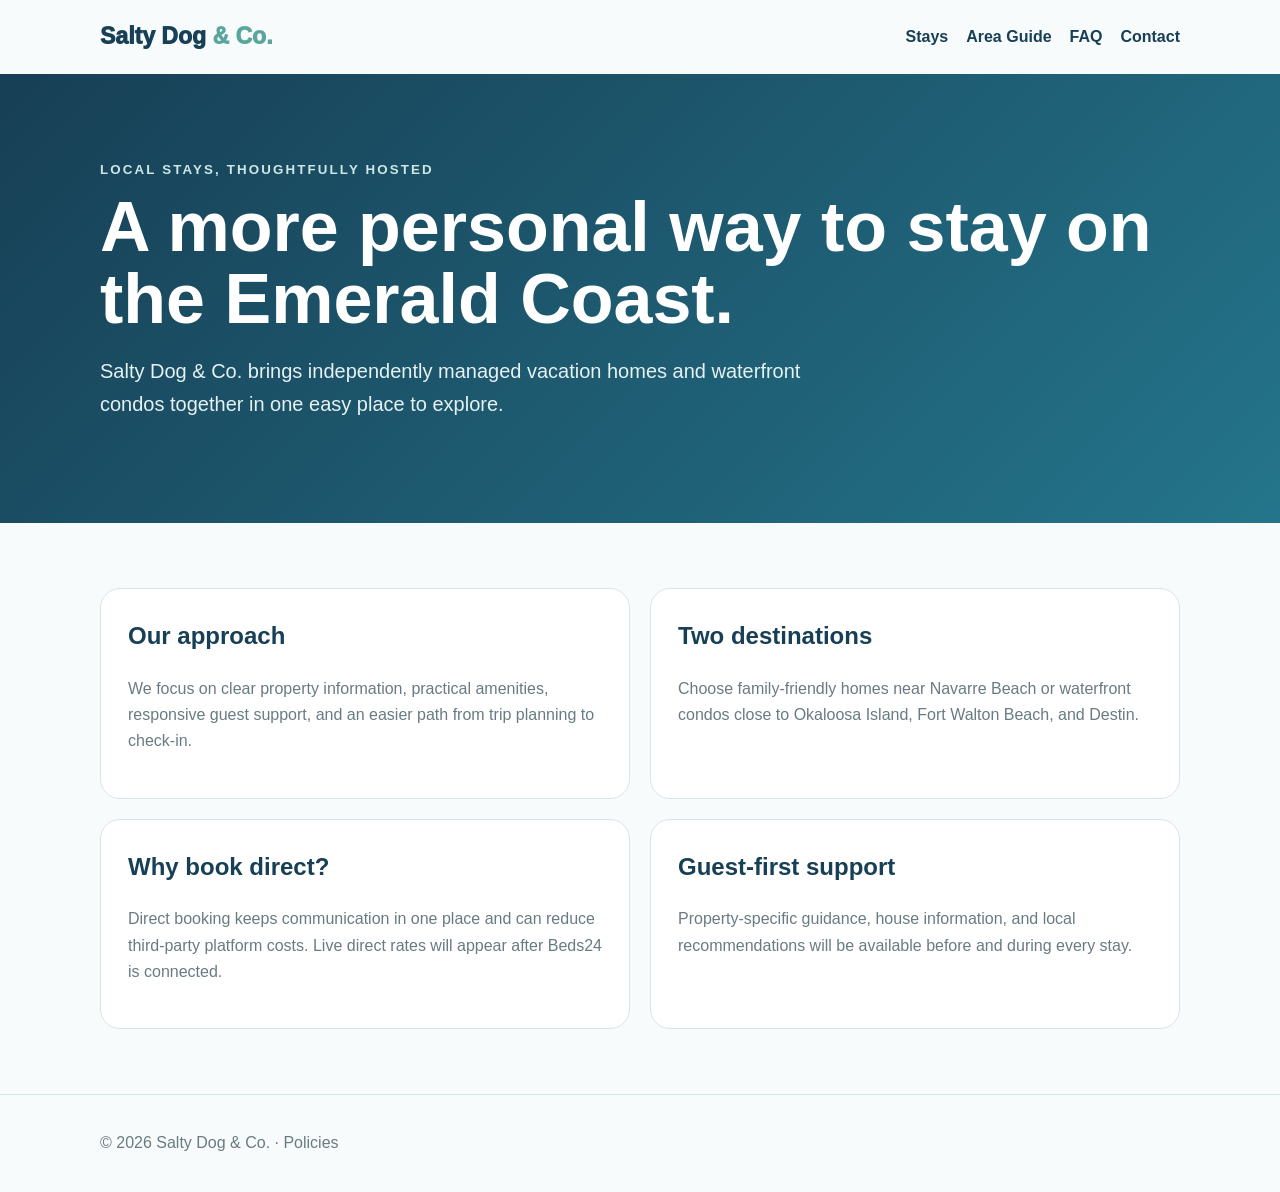
==== about.html @ 855b5c41 "Add about.html" ====
<!doctype html><html lang="en"><head><meta charset="utf-8"><meta name="viewport" content="width=device-width,initial-scale=1"><title>About | Salty Dog & Co.</title><meta name="description" content="Learn about Salty Dog & Co. vacation rentals in Navarre and Fort Walton Beach."><link rel="stylesheet" href="/assets/info.css"></head><body><header class="wrap top"><a class="brand" href="/">Salty Dog <span>& Co.</span></a><nav><a href="/#stays">Stays</a><a href="/guide.html">Area Guide</a><a href="/faq.html">FAQ</a><a href="/contact.html">Contact</a></nav></header><section class="hero"><div class="wrap"><small>Local stays, thoughtfully hosted</small><h1>A more personal way to stay on the Emerald Coast.</h1><p>Salty Dog & Co. brings independently managed vacation homes and waterfront condos together in one easy place to explore.</p></div></section><main class="wrap section"><div class="grid"><article class="card"><h2>Our approach</h2><p>We focus on clear property information, practical amenities, responsive guest support, and an easier path from trip planning to check-in.</p></article><article class="card"><h2>Two destinations</h2><p>Choose family-friendly homes near Navarre Beach or waterfront condos close to Okaloosa Island, Fort Walton Beach, and Destin.</p></article><article class="card"><h2>Why book direct?</h2><p>Direct booking keeps communication in one place and can reduce third-party platform costs. Live direct rates will appear after Beds24 is connected.</p></article><article class="card"><h2>Guest-first support</h2><p>Property-specific guidance, house information, and local recommendations will be available before and during every stay.</p></article></div></main><footer><div class="wrap">© 2026 Salty Dog & Co. · <a href="/policies.html">Policies</a></div></footer></body></html>
---- assets/info.css ----
:root{--navy:#173f55;--blue:#24758b;--sea:#5aa69c;--mist:#edf6f5;--ink:#263940;--muted:#697b82;--line:#d8e5e7;--white:#fff;--shadow:0 18px 50px #173f5520}*{box-sizing:border-box}html{scroll-behavior:smooth}body{margin:0;font:16px/1.65 Arial,sans-serif;color:var(--ink);background:#f8fbfb}a{text-decoration:none;color:inherit}.wrap{width:min(1080px,92%);margin:auto}.top{display:flex;justify-content:space-between;align-items:center;padding:18px 0}.brand{font-size:23px;font-weight:950;color:var(--navy)}.brand span{color:var(--sea)}nav{display:flex;gap:18px;font-weight:750;color:var(--navy)}.hero{padding:82px 0;background:linear-gradient(135deg,var(--navy),var(--blue));color:white}.hero small{text-transform:uppercase;letter-spacing:.16em;font-weight:900;color:#cde7e5}.hero h1{font-size:clamp(42px,7vw,70px);line-height:1.02;margin:10px 0 16px}.hero p{font-size:20px;max-width:720px;color:#e5f1f2}.section{padding:65px 0}.grid{display:grid;grid-template-columns:repeat(2,1fr);gap:20px}.card{background:white;border:1px solid var(--line);border-radius:20px;padding:27px}.card h2,.card h3{color:var(--navy);margin-top:0}.card p{color:var(--muted)}.wide{grid-column:1/-1}.button{display:inline-block;background:var(--navy);color:white;padding:13px 18px;border-radius:11px;font-weight:900}.list{padding-left:20px}.list li{margin:10px 0}.notice{background:var(--mist);border-radius:16px;padding:18px;color:var(--navy);font-weight:750}.faq details{background:white;border:1px solid var(--line);border-radius:15px;padding:18px 20px;margin:12px 0}.faq summary{cursor:pointer;font-weight:900;color:var(--navy)}label{display:block;font-weight:850;color:var(--navy);margin:12px 0 5px}input,textarea,select{width:100%;padding:13px;border:1px solid var(--line);border-radius:10px;font:inherit;background:white}button{border:0;background:var(--navy);color:white;padding:14px 20px;border-radius:10px;font:inherit;font-weight:900;margin-top:14px}.form-note{color:var(--muted);font-size:13px}footer{padding:35px 0;border-top:1px solid var(--line);color:var(--muted)}@media(max-width:760px){nav{display:none}.grid{grid-template-columns:1fr}.wide{grid-column:auto}}
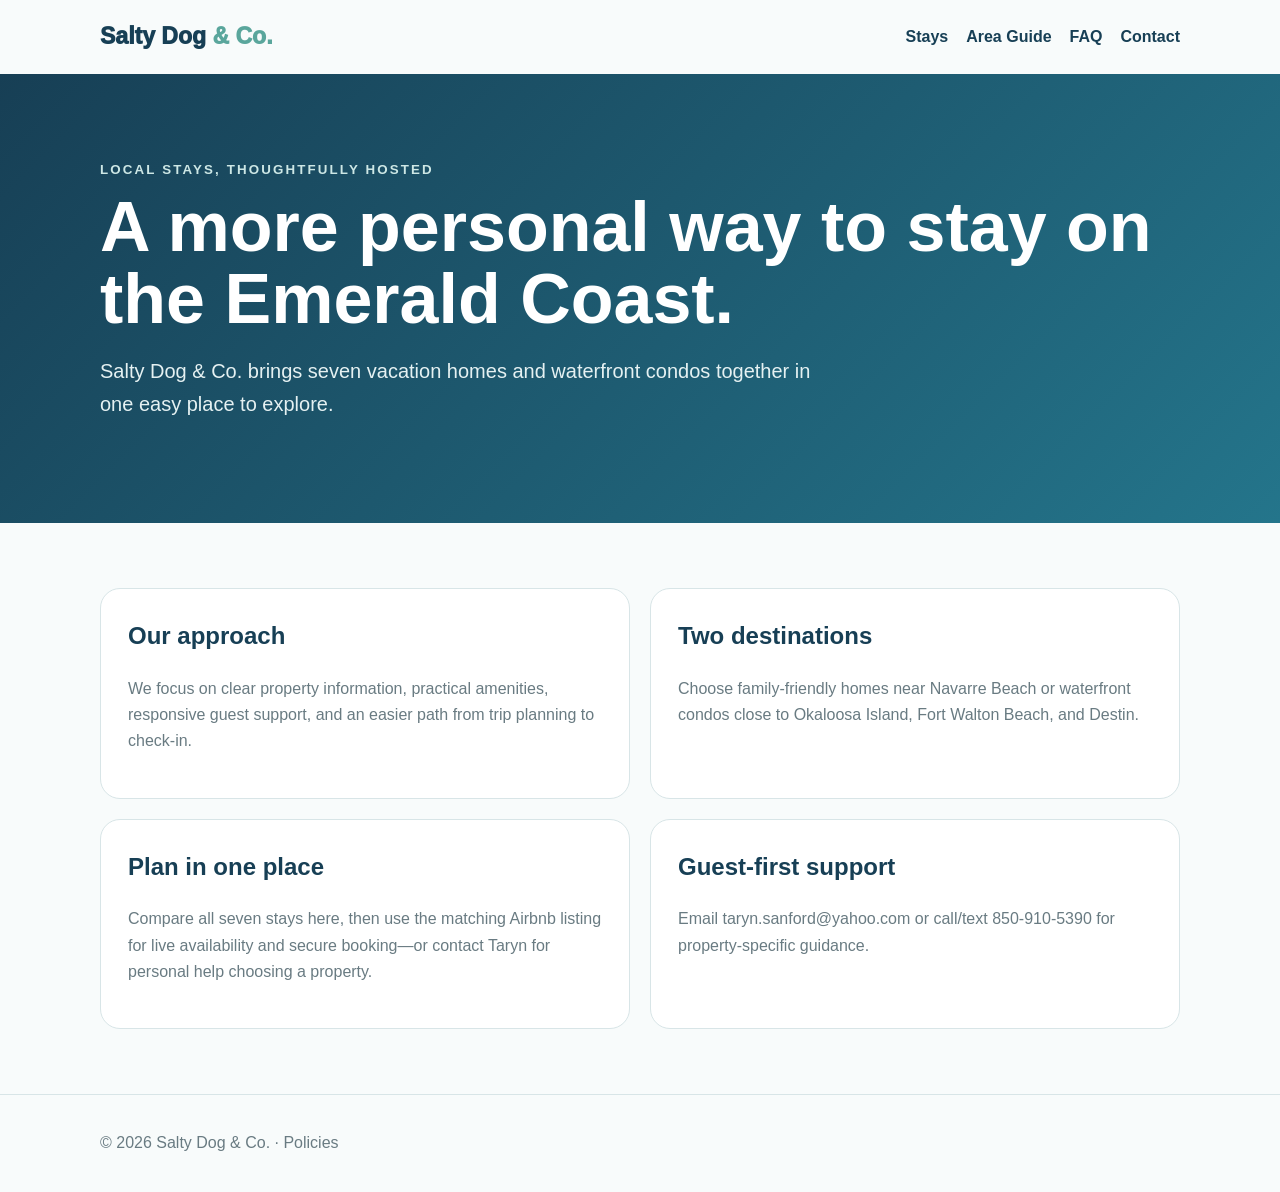
==== commit 83fb9961: "Update Airbnb booking flow and site content: about.html" ====
--- a/about.html
+++ b/about.html
@@ -1 +1,6 @@
-<!doctype html><html lang="en"><head><meta charset="utf-8"><meta name="viewport" content="width=device-width,initial-scale=1"><title>About | Salty Dog & Co.</title><meta name="description" content="Learn about Salty Dog & Co. vacation rentals in Navarre and Fort Walton Beach."><link rel="stylesheet" href="/assets/info.css"></head><body><header class="wrap top"><a class="brand" href="/">Salty Dog <span>& Co.</span></a><nav><a href="/#stays">Stays</a><a href="/guide.html">Area Guide</a><a href="/faq.html">FAQ</a><a href="/contact.html">Contact</a></nav></header><section class="hero"><div class="wrap"><small>Local stays, thoughtfully hosted</small><h1>A more personal way to stay on the Emerald Coast.</h1><p>Salty Dog & Co. brings independently managed vacation homes and waterfront condos together in one easy place to explore.</p></div></section><main class="wrap section"><div class="grid"><article class="card"><h2>Our approach</h2><p>We focus on clear property information, practical amenities, responsive guest support, and an easier path from trip planning to check-in.</p></article><article class="card"><h2>Two destinations</h2><p>Choose family-friendly homes near Navarre Beach or waterfront condos close to Okaloosa Island, Fort Walton Beach, and Destin.</p></article><article class="card"><h2>Why book direct?</h2><p>Direct booking keeps communication in one place and can reduce third-party platform costs. Live direct rates will appear after Beds24 is connected.</p></article><article class="card"><h2>Guest-first support</h2><p>Property-specific guidance, house information, and local recommendations will be available before and during every stay.</p></article></div></main><footer><div class="wrap">© 2026 Salty Dog & Co. · <a href="/policies.html">Policies</a></div></footer></body></html>
+<!doctype html>
+<html lang="en"><head><meta charset="utf-8"><meta name="viewport" content="width=device-width,initial-scale=1"><title>About | Salty Dog & Co.</title><meta name="description" content="Learn about Salty Dog & Co. vacation rentals in Navarre and Fort Walton Beach."><link rel="stylesheet" href="/assets/info.css"></head>
+<body><header class="wrap top"><a class="brand" href="/">Salty Dog <span>& Co.</span></a><nav><a href="/#stays">Stays</a><a href="/guide.html">Area Guide</a><a href="/faq.html">FAQ</a><a href="/contact.html">Contact</a></nav></header>
+<section class="hero"><div class="wrap"><small>Local stays, thoughtfully hosted</small><h1>A more personal way to stay on the Emerald Coast.</h1><p>Salty Dog & Co. brings seven vacation homes and waterfront condos together in one easy place to explore.</p></div></section>
+<main class="wrap section"><div class="grid"><article class="card"><h2>Our approach</h2><p>We focus on clear property information, practical amenities, responsive guest support, and an easier path from trip planning to check-in.</p></article><article class="card"><h2>Two destinations</h2><p>Choose family-friendly homes near Navarre Beach or waterfront condos close to Okaloosa Island, Fort Walton Beach, and Destin.</p></article><article class="card"><h2>Plan in one place</h2><p>Compare all seven stays here, then use the matching Airbnb listing for live availability and secure booking—or contact Taryn for personal help choosing a property.</p></article><article class="card"><h2>Guest-first support</h2><p>Email <a href="mailto:taryn.sanford@yahoo.com">taryn.sanford@yahoo.com</a> or call/text <a href="tel:+18509105390">850-910-5390</a> for property-specific guidance.</p></article></div></main>
+<footer><div class="wrap">© 2026 Salty Dog & Co. · <a href="/policies.html">Policies</a></div></footer></body></html>
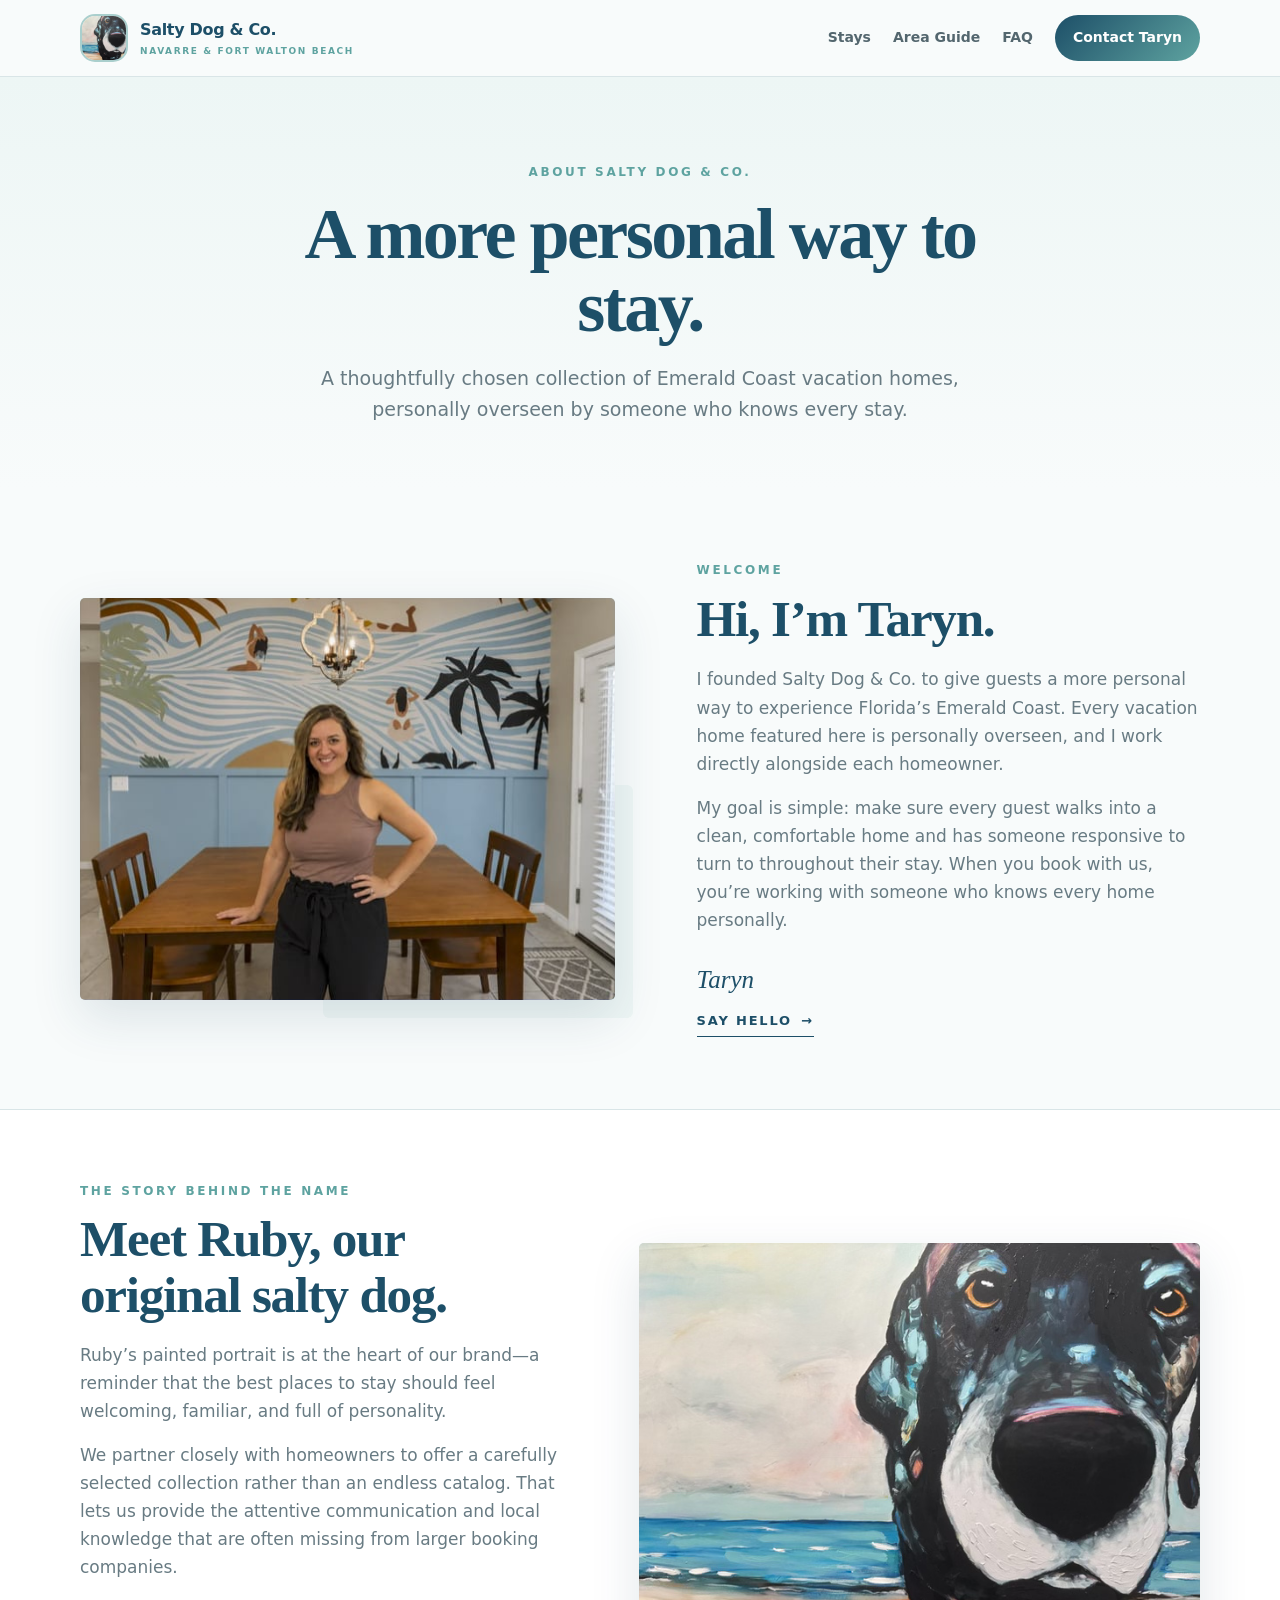
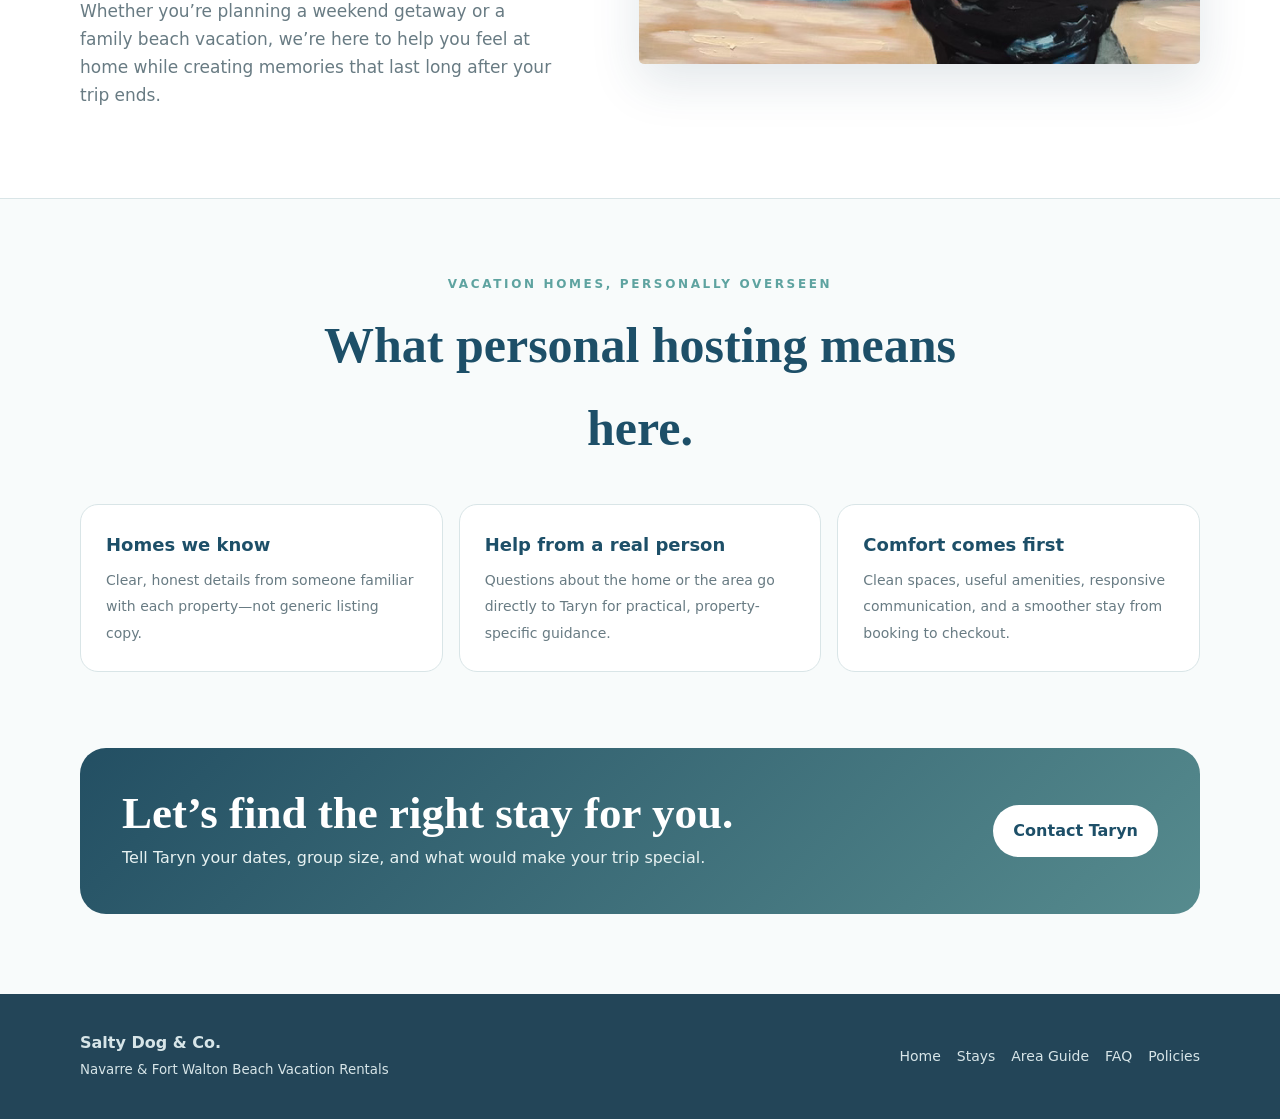
==== commit 383f5a50: "Create a more personal About page" ====
--- a/about.html
+++ b/about.html
@@ -1,6 +1,38 @@
 <!doctype html>
-<html lang="en"><head><meta charset="utf-8"><meta name="viewport" content="width=device-width,initial-scale=1"><title>About | Salty Dog & Co.</title><meta name="description" content="Learn about Salty Dog & Co. vacation rentals in Navarre and Fort Walton Beach."><link rel="stylesheet" href="/assets/info.css"></head>
-<body><header class="wrap top"><a class="brand" href="/">Salty Dog <span>& Co.</span></a><nav><a href="/#stays">Stays</a><a href="/guide.html">Area Guide</a><a href="/faq.html">FAQ</a><a href="/contact.html">Contact</a></nav></header>
-<section class="hero"><div class="wrap"><small>Local stays, thoughtfully hosted</small><h1>A more personal way to stay on the Emerald Coast.</h1><p>Salty Dog & Co. brings seven vacation homes and waterfront condos together in one easy place to explore.</p></div></section>
-<main class="wrap section"><div class="grid"><article class="card"><h2>Our approach</h2><p>We focus on clear property information, practical amenities, responsive guest support, and an easier path from trip planning to check-in.</p></article><article class="card"><h2>Two destinations</h2><p>Choose family-friendly homes near Navarre Beach or waterfront condos close to Okaloosa Island, Fort Walton Beach, and Destin.</p></article><article class="card"><h2>Plan in one place</h2><p>Compare all seven stays here, then use the matching Airbnb listing for live availability and secure booking—or contact Taryn for personal help choosing a property.</p></article><article class="card"><h2>Guest-first support</h2><p>Email <a href="mailto:taryn.sanford@yahoo.com">taryn.sanford@yahoo.com</a> or call/text <a href="tel:+18509105390">850-910-5390</a> for property-specific guidance.</p></article></div></main>
-<footer><div class="wrap">© 2026 Salty Dog & Co. · <a href="/policies.html">Policies</a></div></footer></body></html>
+<html lang="en">
+<head>
+  <meta charset="utf-8">
+  <meta name="viewport" content="width=device-width,initial-scale=1">
+  <title>About Taryn & Salty Dog & Co.</title>
+  <meta name="description" content="Meet Taryn and discover the personal story behind Salty Dog & Co. vacation homes in Navarre and Fort Walton Beach.">
+  <style>
+    :root{--ink:#293b43;--muted:#687b83;--navy:#1d4f68;--teal:#5ea3a0;--mist:#eef6f5;--sand:#f8fbfb;--line:#d9e5e7;--white:#fff;--shadow:0 18px 50px rgba(28,73,92,.13)}
+    *{box-sizing:border-box}html{scroll-behavior:smooth}body{margin:0;background:var(--sand);color:var(--ink);font:16px/1.65 Inter,ui-sans-serif,system-ui,-apple-system,BlinkMacSystemFont,"Segoe UI",sans-serif}a{color:inherit;text-decoration:none}img{display:block;width:100%}.wrap{width:min(1120px,calc(100% - 36px));margin:auto}
+    header{position:sticky;top:0;z-index:20;background:rgba(248,251,251,.96);backdrop-filter:blur(12px);border-bottom:1px solid var(--line)}.top{min-height:76px;display:flex;align-items:center;justify-content:space-between;gap:24px}.brand{display:flex;align-items:center;gap:12px;color:var(--navy);font-weight:900;letter-spacing:-.02em}.brand img{width:48px;height:48px;border-radius:15px;object-fit:cover;object-position:76% 50%;border:2px solid rgba(94,163,160,.5)}.brand small{display:block;color:var(--teal);font-size:9px;letter-spacing:.18em;text-transform:uppercase}.top nav{display:flex;align-items:center;gap:22px;color:#53666e;font-size:14px;font-weight:750}.contact-link{background:linear-gradient(135deg,var(--navy),var(--teal));color:#fff;padding:11px 18px;border-radius:999px}
+    .intro{padding:86px 0 64px;text-align:center;background:linear-gradient(180deg,#edf6f5 0%,var(--sand) 100%)}.eyebrow{color:var(--teal);font-size:12px;font-weight:900;letter-spacing:.22em;text-transform:uppercase}.intro h1{max-width:780px;margin:15px auto 18px;color:var(--navy);font-family:Georgia,"Times New Roman",serif;font-size:clamp(44px,6vw,72px);line-height:1.02;letter-spacing:-.035em}.intro p{max-width:690px;margin:auto;color:var(--muted);font-size:19px}
+    .story{padding:72px 0}.story-grid{display:grid;grid-template-columns:minmax(0,1.03fr) minmax(0,.97fr);align-items:center;gap:clamp(34px,7vw,82px)}.story-grid.reverse{grid-template-columns:minmax(0,.92fr) minmax(0,1.08fr)}.story-grid.reverse .visual{order:2}.visual{position:relative}.photo-frame{position:relative;aspect-ratio:538/405;overflow:hidden;border-radius:5px;box-shadow:var(--shadow);background:#dce9e9}.photo-frame img{position:absolute;width:262.5%;max-width:none;height:auto;left:-44.4%;top:-30.4%}.ruby-frame{border-radius:5px;overflow:hidden;box-shadow:var(--shadow);background:#dfeceb}.ruby-frame img{aspect-ratio:4/3;object-fit:cover}.visual:after{content:"";position:absolute;z-index:-1;width:58%;height:58%;right:-18px;bottom:-18px;border-radius:6px;background:var(--mist)}
+    .copy h2{margin:10px 0 19px;color:var(--navy);font-family:Georgia,"Times New Roman",serif;font-size:clamp(34px,4vw,52px);line-height:1.08;letter-spacing:-.025em}.copy p{margin:0 0 16px;color:var(--muted);font-size:17px}.signature{margin-top:25px;color:var(--navy);font-family:Georgia,"Times New Roman",serif;font-size:25px;font-style:italic}.text-link{display:inline-flex;gap:9px;align-items:center;margin-top:10px;color:var(--navy);font-size:13px;font-weight:900;letter-spacing:.14em;text-transform:uppercase;border-bottom:1px solid var(--navy);padding-bottom:4px}
+    .ruby-story{background:#fff;border-block:1px solid var(--line)}.promise{padding:76px 0}.promise-head{text-align:center;max-width:700px;margin:0 auto 35px}.promise-head h2{margin:10px 0;color:var(--navy);font-family:Georgia,"Times New Roman",serif;font-size:clamp(34px,4vw,50px)}.promise-grid{display:grid;grid-template-columns:repeat(3,1fr);gap:16px}.promise-card{background:#fff;border:1px solid var(--line);border-radius:18px;padding:25px}.promise-card strong{display:block;color:var(--navy);font-size:18px;margin-bottom:7px}.promise-card span{color:var(--muted);font-size:14px}
+    .cta{margin:0 auto 80px;padding:42px;border-radius:26px;background:linear-gradient(135deg,#234f63,#568b8e);color:#fff;display:flex;justify-content:space-between;align-items:center;gap:30px}.cta h2{font-family:Georgia,"Times New Roman",serif;font-size:clamp(30px,4vw,45px);line-height:1.05;margin:0 0 8px}.cta p{margin:0;color:#e6f1f1}.cta a{flex:none;background:#fff;color:var(--navy);font-weight:900;padding:13px 20px;border-radius:999px}
+    footer{background:#234558;color:#d7e5e8;padding:36px 0}.footer{display:flex;justify-content:space-between;gap:24px;align-items:center}.footer nav{display:flex;gap:16px;flex-wrap:wrap;font-size:14px}
+    @media(max-width:760px){.top{min-height:66px}.top nav a:not(.contact-link){display:none}.intro{padding:62px 0 45px}.intro h1{font-size:44px}.story{padding:54px 0}.story-grid,.story-grid.reverse{grid-template-columns:1fr;gap:34px}.story-grid.reverse .visual{order:0}.promise-grid{grid-template-columns:1fr}.cta{margin-bottom:55px;padding:30px 24px;display:block}.cta a{display:inline-block;margin-top:20px}.footer{display:block}.footer nav{margin-top:12px}.copy p{font-size:16px}}
+  </style>
+</head>
+<body>
+  <header><div class="wrap top"><a class="brand" href="/"><img src="/assets/ruby-logo.png" alt="Ruby, the Salty Dog & Co. mascot"><span>Salty Dog &amp; Co.<small>Navarre &amp; Fort Walton Beach</small></span></a><nav><a href="/#stays">Stays</a><a href="/guide.html">Area Guide</a><a href="/faq.html">FAQ</a><a class="contact-link" href="/contact.html">Contact Taryn</a></nav></div></header>
+  <main>
+    <section class="intro"><div class="wrap"><div class="eyebrow">About Salty Dog &amp; Co.</div><h1>A more personal way to stay.</h1><p>A thoughtfully chosen collection of Emerald Coast vacation homes, personally overseen by someone who knows every stay.</p></div></section>
+    <section class="story"><div class="wrap story-grid">
+      <div class="visual"><div class="photo-frame"><img src="/assets/about-taryn-source.jpeg" alt="Taryn, founder of Salty Dog & Co., inside one of the vacation homes"></div></div>
+      <div class="copy"><div class="eyebrow">Welcome</div><h2>Hi, I’m Taryn.</h2><p>I founded Salty Dog &amp; Co. to give guests a more personal way to experience Florida’s Emerald Coast. Every vacation home featured here is personally overseen, and I work directly alongside each homeowner.</p><p>My goal is simple: make sure every guest walks into a clean, comfortable home and has someone responsive to turn to throughout their stay. When you book with us, you’re working with someone who knows every home personally.</p><div class="signature">Taryn</div><a class="text-link" href="/contact.html">Say hello <span aria-hidden="true">→</span></a></div>
+    </div></section>
+    <section class="story ruby-story"><div class="wrap story-grid reverse">
+      <div class="visual"><div class="ruby-frame"><img src="/assets/ruby-logo.png" alt="Painted portrait of Ruby, the Salty Dog & Co. namesake"></div></div>
+      <div class="copy"><div class="eyebrow">The story behind the name</div><h2>Meet Ruby, our original salty dog.</h2><p>Ruby’s painted portrait is at the heart of our brand—a reminder that the best places to stay should feel welcoming, familiar, and full of personality.</p><p>We partner closely with homeowners to offer a carefully selected collection rather than an endless catalog. That lets us provide the attentive communication and local knowledge that are often missing from larger booking companies.</p><p>Whether you’re planning a weekend getaway or a family beach vacation, we’re here to help you feel at home while creating memories that last long after your trip ends.</p></div>
+    </div></section>
+    <section class="promise"><div class="wrap"><div class="promise-head"><div class="eyebrow">Vacation homes, personally overseen</div><h2>What personal hosting means here.</h2></div><div class="promise-grid"><article class="promise-card"><strong>Homes we know</strong><span>Clear, honest details from someone familiar with each property—not generic listing copy.</span></article><article class="promise-card"><strong>Help from a real person</strong><span>Questions about the home or the area go directly to Taryn for practical, property-specific guidance.</span></article><article class="promise-card"><strong>Comfort comes first</strong><span>Clean spaces, useful amenities, responsive communication, and a smoother stay from booking to checkout.</span></article></div></div></section>
+    <section class="wrap cta"><div><h2>Let’s find the right stay for you.</h2><p>Tell Taryn your dates, group size, and what would make your trip special.</p></div><a href="/contact.html">Contact Taryn</a></section>
+  </main>
+  <footer><div class="wrap footer"><div><strong>Salty Dog &amp; Co.</strong><br><small>Navarre &amp; Fort Walton Beach Vacation Rentals</small></div><nav><a href="/">Home</a><a href="/#stays">Stays</a><a href="/guide.html">Area Guide</a><a href="/faq.html">FAQ</a><a href="/policies.html">Policies</a></nav></div></footer>
+</body>
+</html>
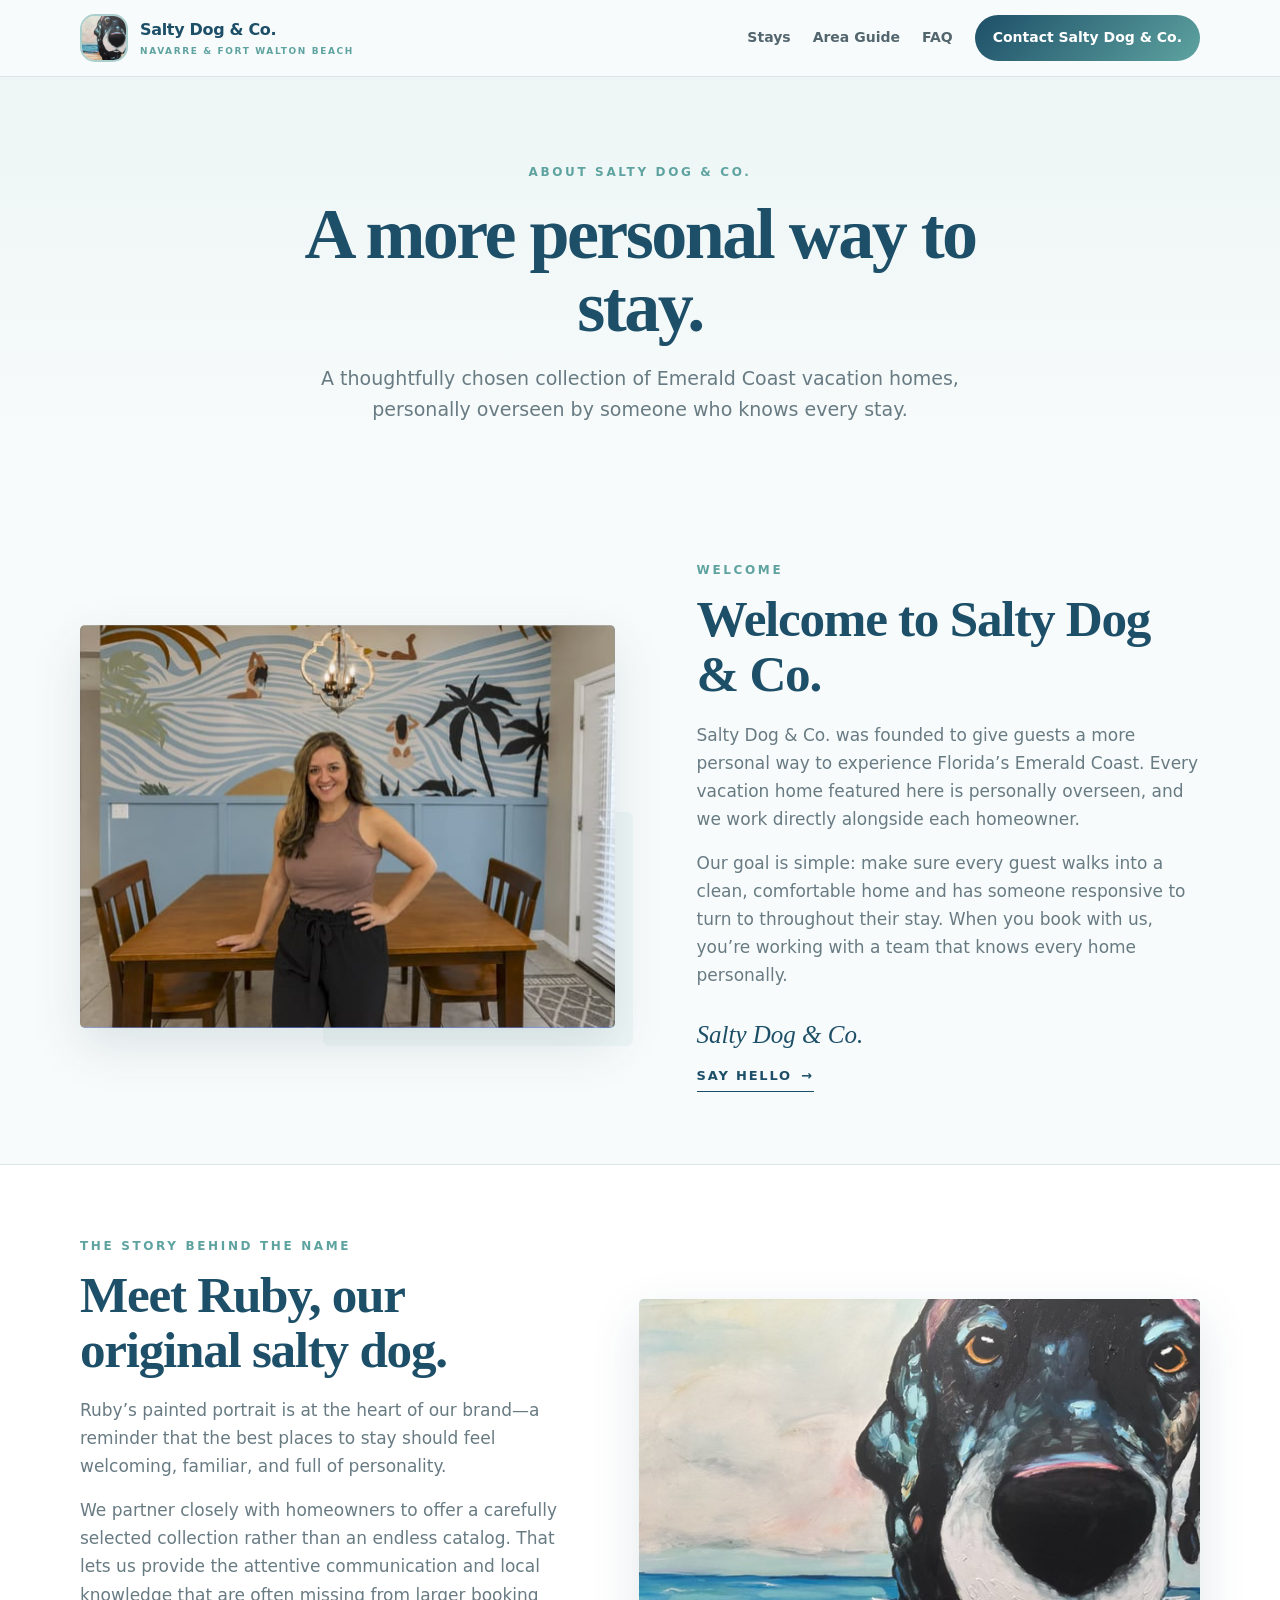
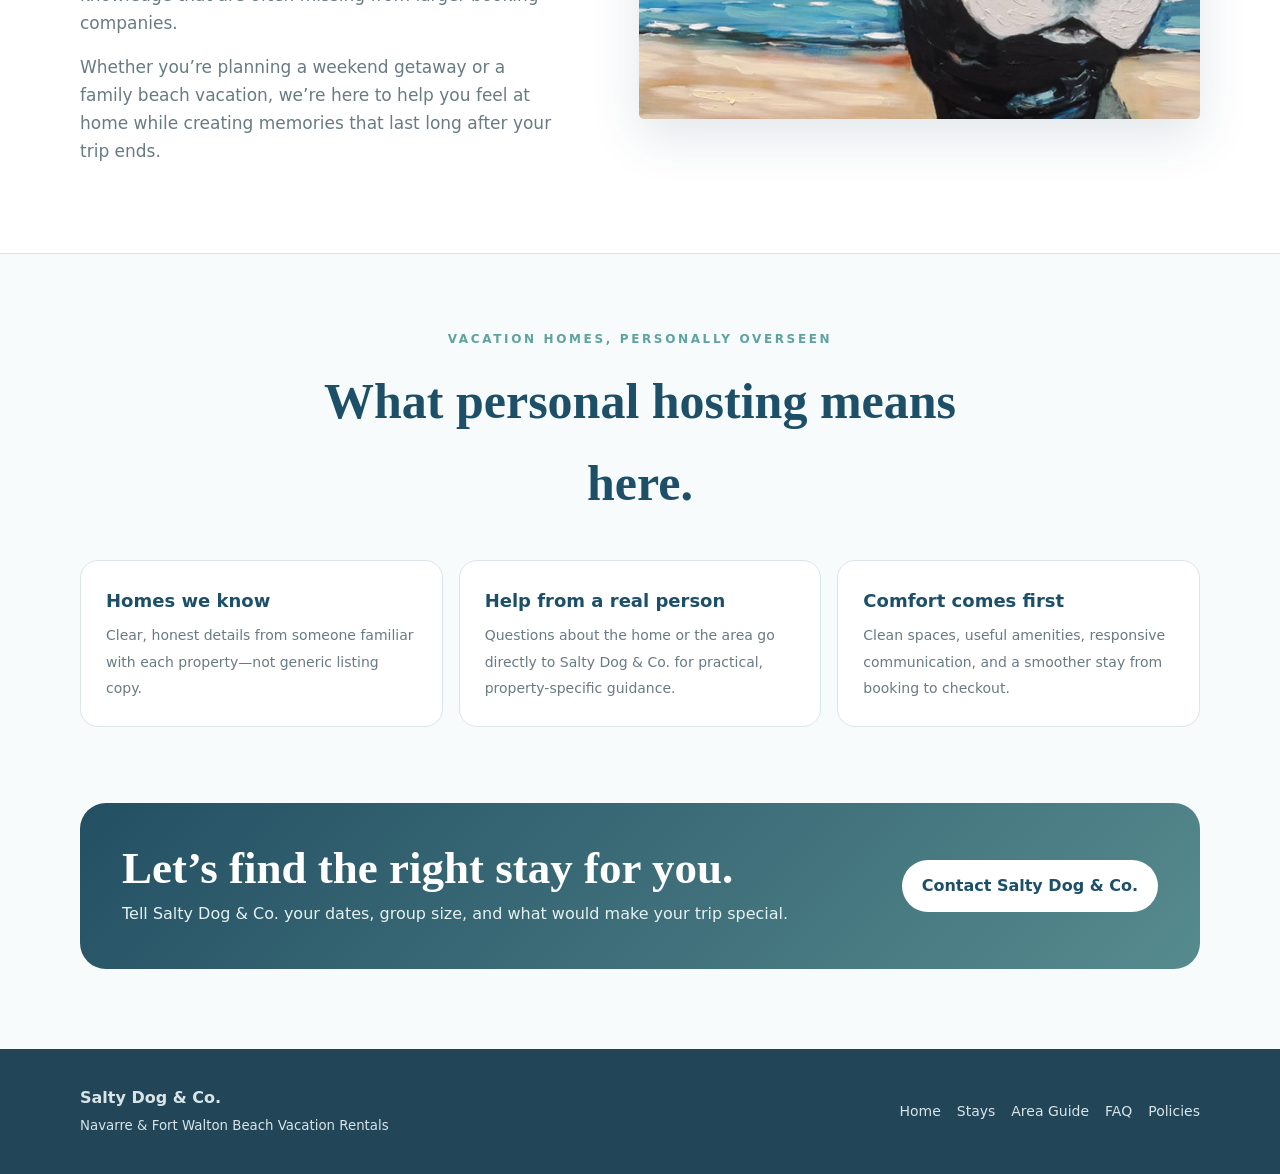
==== commit 6771f174: "Replace personal name with Salty Dog & Co. branding" ====
--- a/about.html
+++ b/about.html
@@ -3,8 +3,8 @@
 <head>
   <meta charset="utf-8">
   <meta name="viewport" content="width=device-width,initial-scale=1">
-  <title>About Taryn & Salty Dog & Co.</title>
-  <meta name="description" content="Meet Taryn and discover the personal story behind Salty Dog & Co. vacation homes in Navarre and Fort Walton Beach.">
+  <title>About Salty Dog & Co.</title>
+  <meta name="description" content="Discover the personal story behind Salty Dog & Co. vacation homes in Navarre and Fort Walton Beach.">
   <style>
     :root{--ink:#293b43;--muted:#687b83;--navy:#1d4f68;--teal:#5ea3a0;--mist:#eef6f5;--sand:#f8fbfb;--line:#d9e5e7;--white:#fff;--shadow:0 18px 50px rgba(28,73,92,.13)}
     *{box-sizing:border-box}html{scroll-behavior:smooth}body{margin:0;background:var(--sand);color:var(--ink);font:16px/1.65 Inter,ui-sans-serif,system-ui,-apple-system,BlinkMacSystemFont,"Segoe UI",sans-serif}a{color:inherit;text-decoration:none}img{display:block;width:100%}.wrap{width:min(1120px,calc(100% - 36px));margin:auto}
@@ -19,20 +19,21 @@
   </style>
 </head>
 <body>
-  <header><div class="wrap top"><a class="brand" href="/"><img src="/assets/ruby-logo.png" alt="Ruby, the Salty Dog & Co. mascot"><span>Salty Dog &amp; Co.<small>Navarre &amp; Fort Walton Beach</small></span></a><nav><a href="/#stays">Stays</a><a href="/guide.html">Area Guide</a><a href="/faq.html">FAQ</a><a class="contact-link" href="/contact.html">Contact Taryn</a></nav></div></header>
+  <header><div class="wrap top"><a class="brand" href="/"><img src="/assets/ruby-logo.png" alt="Ruby, the Salty Dog & Co. mascot"><span>Salty Dog &amp; Co.<small>Navarre &amp; Fort Walton Beach</small></span></a><nav><a href="/#stays">Stays</a><a href="/guide.html">Area Guide</a><a href="/faq.html">FAQ</a><a class="contact-link" href="/contact.html">Contact Salty Dog &amp; Co.</a></nav></div></header>
   <main>
     <section class="intro"><div class="wrap"><div class="eyebrow">About Salty Dog &amp; Co.</div><h1>A more personal way to stay.</h1><p>A thoughtfully chosen collection of Emerald Coast vacation homes, personally overseen by someone who knows every stay.</p></div></section>
     <section class="story"><div class="wrap story-grid">
-      <div class="visual"><div class="photo-frame"><img src="/assets/about-taryn-source.jpeg" alt="Taryn, founder of Salty Dog & Co., inside one of the vacation homes"></div></div>
-      <div class="copy"><div class="eyebrow">Welcome</div><h2>Hi, I’m Taryn.</h2><p>I founded Salty Dog &amp; Co. to give guests a more personal way to experience Florida’s Emerald Coast. Every vacation home featured here is personally overseen, and I work directly alongside each homeowner.</p><p>My goal is simple: make sure every guest walks into a clean, comfortable home and has someone responsive to turn to throughout their stay. When you book with us, you’re working with someone who knows every home personally.</p><div class="signature">Taryn</div><a class="text-link" href="/contact.html">Say hello <span aria-hidden="true">→</span></a></div>
+      <div class="visual"><div class="photo-frame"><img src="/assets/about-taryn-source.jpeg" alt="A Salty Dog & Co. host inside one of the vacation homes"></div></div>
+      <div class="copy"><div class="eyebrow">Welcome</div><h2>Welcome to Salty Dog &amp; Co.</h2><p>Salty Dog &amp; Co. was founded to give guests a more personal way to experience Florida’s Emerald Coast. Every vacation home featured here is personally overseen, and we work directly alongside each homeowner.</p><p>Our goal is simple: make sure every guest walks into a clean, comfortable home and has someone responsive to turn to throughout their stay. When you book with us, you’re working with a team that knows every home personally.</p><div class="signature">Salty Dog &amp; Co.</div><a class="text-link" href="/contact.html">Say hello <span aria-hidden="true">→</span></a></div>
     </div></section>
     <section class="story ruby-story"><div class="wrap story-grid reverse">
       <div class="visual"><div class="ruby-frame"><img src="/assets/ruby-logo.png" alt="Painted portrait of Ruby, the Salty Dog & Co. namesake"></div></div>
       <div class="copy"><div class="eyebrow">The story behind the name</div><h2>Meet Ruby, our original salty dog.</h2><p>Ruby’s painted portrait is at the heart of our brand—a reminder that the best places to stay should feel welcoming, familiar, and full of personality.</p><p>We partner closely with homeowners to offer a carefully selected collection rather than an endless catalog. That lets us provide the attentive communication and local knowledge that are often missing from larger booking companies.</p><p>Whether you’re planning a weekend getaway or a family beach vacation, we’re here to help you feel at home while creating memories that last long after your trip ends.</p></div>
     </div></section>
-    <section class="promise"><div class="wrap"><div class="promise-head"><div class="eyebrow">Vacation homes, personally overseen</div><h2>What personal hosting means here.</h2></div><div class="promise-grid"><article class="promise-card"><strong>Homes we know</strong><span>Clear, honest details from someone familiar with each property—not generic listing copy.</span></article><article class="promise-card"><strong>Help from a real person</strong><span>Questions about the home or the area go directly to Taryn for practical, property-specific guidance.</span></article><article class="promise-card"><strong>Comfort comes first</strong><span>Clean spaces, useful amenities, responsive communication, and a smoother stay from booking to checkout.</span></article></div></div></section>
-    <section class="wrap cta"><div><h2>Let’s find the right stay for you.</h2><p>Tell Taryn your dates, group size, and what would make your trip special.</p></div><a href="/contact.html">Contact Taryn</a></section>
+    <section class="promise"><div class="wrap"><div class="promise-head"><div class="eyebrow">Vacation homes, personally overseen</div><h2>What personal hosting means here.</h2></div><div class="promise-grid"><article class="promise-card"><strong>Homes we know</strong><span>Clear, honest details from someone familiar with each property—not generic listing copy.</span></article><article class="promise-card"><strong>Help from a real person</strong><span>Questions about the home or the area go directly to Salty Dog &amp; Co. for practical, property-specific guidance.</span></article><article class="promise-card"><strong>Comfort comes first</strong><span>Clean spaces, useful amenities, responsive communication, and a smoother stay from booking to checkout.</span></article></div></div></section>
+    <section class="wrap cta"><div><h2>Let’s find the right stay for you.</h2><p>Tell Salty Dog &amp; Co. your dates, group size, and what would make your trip special.</p></div><a href="/contact.html">Contact Salty Dog &amp; Co.</a></section>
   </main>
   <footer><div class="wrap footer"><div><strong>Salty Dog &amp; Co.</strong><br><small>Navarre &amp; Fort Walton Beach Vacation Rentals</small></div><nav><a href="/">Home</a><a href="/#stays">Stays</a><a href="/guide.html">Area Guide</a><a href="/faq.html">FAQ</a><a href="/policies.html">Policies</a></nav></div></footer>
+  <!-- about-page refresh 2026-09-04 -->
 </body>
 </html>
